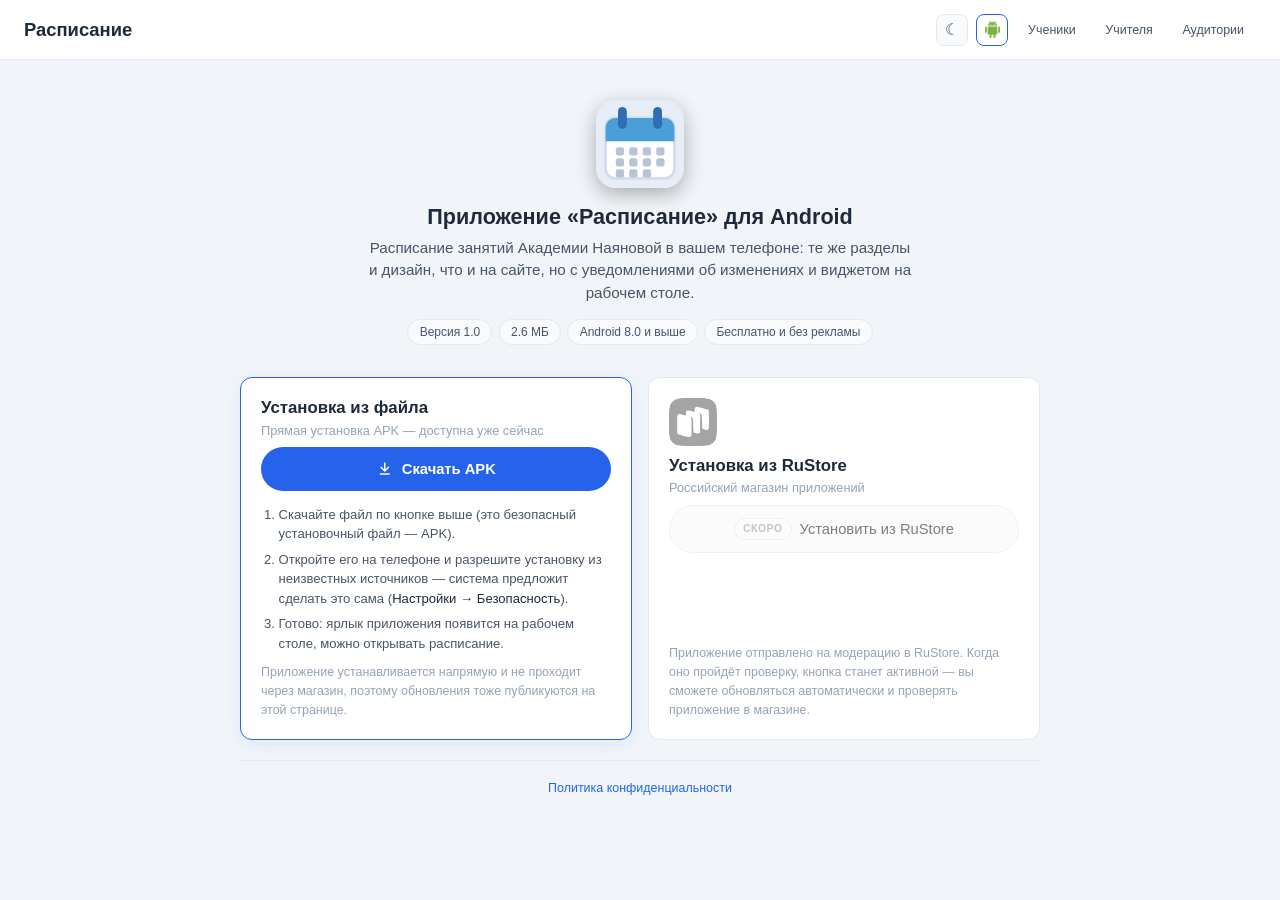
==== android.html @ e9f71448 "Add Android app landing page with APK download and RuStore placeholder" ====
<!DOCTYPE html>
<html lang="ru">
<head>
    <meta charset="UTF-8">
    <meta name="viewport" content="width=device-width, initial-scale=1.0">
    <title>Скачать приложение «Расписание» для Android</title>
    <link rel="icon" href="favicon.ico?v=2" type="image/x-icon">
    <link rel="icon" href="favicon.svg?v=2" type="image/svg+xml">
    <link rel="apple-touch-icon" href="apple-touch-icon.png?v=2">
    <link rel="stylesheet" href="style.css?v=23">
</head>
<body>
    <div class="header">
        <h1>Расписание</h1>
        <div class="header-right">
            <button class="theme-btn" id="themeToggle" aria-label="Сменить тему">
                <span class="icon-sun">&#9788;</span>
                <span class="icon-moon">&#9790;</span>
            </button>
            <a href="android.html" class="android-btn active" aria-label="Скачать приложение для Android" title="Скачать приложение для Android">
                <img src="android-icon.png" alt="" width="17" height="17">
            </a>
            <nav class="nav">
                <a href="index.html">Ученики</a>
                <a href="teachers.html">Учителя</a>
                <a href="free.html">Аудитории</a>
            </nav>
        </div>
    </div>

    <main class="app-page">
        <section class="app-hero">
            <img class="app-icon" src="favicon.svg" alt="Иконка приложения «Расписание»" width="96" height="96">
            <h2>Приложение «Расписание» для Android</h2>
            <p class="app-tagline">Расписание занятий Академии Наяновой в вашем телефоне: те же разделы и дизайн, что и на сайте, но с уведомлениями об изменениях и виджетом на рабочем столе.</p>
            <ul class="app-meta">
                <li>Версия 1.0</li>
                <li>2.6 МБ</li>
                <li>Android 8.0 и выше</li>
                <li>Бесплатно и без рекламы</li>
            </ul>
        </section>

        <section class="install-grid">
            <article class="install-card primary">
                <h3>Установка из файла</h3>
                <p class="card-note">Прямая установка APK — доступна уже сейчас</p>
                <a class="btn-download" href="downloads/schedule-1.0.apk" download="schedule-1.0.apk">
                    <svg viewBox="0 0 24 24" aria-hidden="true" fill="currentColor">
                        <path d="M11 4a1 1 0 1 1 2 0v8.6l3.3-3.3a1 1 0 1 1 1.4 1.4l-5 5a1 1 0 0 1-1.4 0l-5-5a1 1 0 1 1 1.4-1.4L11 12.6V4zM5 19a1 1 0 0 1 1-1h12a1 1 0 1 1 0 2H6a1 1 0 0 1-1-1z"/>
                    </svg>
                    Скачать APK
                </a>
                <ol class="install-steps">
                    <li>Скачайте файл по кнопке выше (это безопасный установочный файл — APK).</li>
                    <li>Откройте его на телефоне и разрешите установку из неизвестных источников — система предложит сделать это сама (<em>Настройки → Безопасность</em>).</li>
                    <li>Готово: ярлык приложения появится на рабочем столе, можно открывать расписание.</li>
                </ol>
                <p class="card-hint">Приложение устанавливается напрямую и не проходит через магазин, поэтому обновления тоже публикуются на этой странице.</p>
            </article>

            <article class="install-card disabled">
                <img class="store-logo" src="RuStore_logo.svg.png" alt="RuStore" width="48" height="48">
                <h3>Установка из RuStore</h3>
                <p class="card-note">Российский магазин приложений</p>
                <button class="btn-download btn-store" disabled>
                    <span class="soon-badge">Скоро</span>
                    Установить из RuStore
                </button>
                <p class="card-hint">Приложение отправлено на модерацию в RuStore. Когда оно пройдёт проверку, кнопка станет активной — вы сможете обновляться автоматически и проверять приложение в магазине.</p>
            </article>
        </section>

        <div class="page-footer"><a href="privacy.html">Политика конфиденциальности</a></div>
    </main>

    <script src="app.js?v=25"></script>
</body>
</html>
---- style.css ----
/* Mobile-first: расписание Академии Наяновой */

*,*::before,*::after{margin:0;padding:0;box-sizing:border-box}

:root{
  color-scheme:dark;
  --bg:#0c1222;
  --surface:#161f33;
  --surface2:#1c2640;
  --border:#253354;
  --text:#e2e8f0;
  --text2:#94a3b8;
  --text3:#64748b;
  --accent:#3b82f6;
  --accent2:#2563eb;
  --ok:#22c55e;
  --err:#ef4444;
  --radius:.75rem;
}

[data-theme="light"]{
  color-scheme:light;
  --bg:#f1f5f9;
  --surface:#ffffff;
  --surface2:#f8fafc;
  --border:#e2e8f0;
  --text:#1e293b;
  --text2:#475569;
  --text3:#94a3b8;
  --accent:#2563eb;
  --accent2:#1d4ed8;
  --ok:#16a34a;
  --err:#dc2626;
}

/* Светлая тема: подсветка текущего урока (в тёмной — зелёный на тёмном) */
[data-theme="light"] .schedule-table .row-now td{
  background:rgba(22,163,74,.1);
}
[data-theme="light"] .lesson-now{
  background:rgba(22,163,74,.12);
}

body{
  min-height:100dvh;
  font-family:-apple-system,BlinkMacSystemFont,'Segoe UI',Roboto,sans-serif;
  background:var(--bg);
  color:var(--text);
  -webkit-font-smoothing:antialiased;
}

/* ── Header ── */
.header{
  position:sticky;top:0;z-index:10;
  background:var(--surface);
  border-bottom:1px solid var(--border);
  padding:.75rem 1rem;
  display:flex;align-items:center;justify-content:space-between;
  gap:.5rem;
}
.header h1{font-size:1rem;font-weight:700;white-space:nowrap}

.header-right{display:flex;align-items:center;gap:.5rem}

.theme-btn{
  display:flex;align-items:center;justify-content:center;
  width:2rem;height:2rem;
  border:1px solid var(--border);border-radius:.5rem;
  background:var(--surface2);color:var(--text2);
  font-size:1rem;cursor:pointer;
  transition:all .15s;flex-shrink:0;
}
.theme-btn:hover{color:var(--text);border-color:var(--text3)}
.theme-btn .icon-sun,.theme-btn .icon-moon{display:none}
[data-theme="dark"] .theme-btn .icon-sun{display:inline}
[data-theme="light"] .theme-btn .icon-moon{display:inline}
html:not([data-theme]) .theme-btn .icon-sun{display:inline}

.nav{display:flex;gap:.35rem}
.nav a{
  padding:.35rem .75rem;border-radius:2rem;
  text-decoration:none;font-size:.78rem;font-weight:500;
  color:var(--text2);background:transparent;
  transition:all .15s;white-space:nowrap;
}
.nav a:hover{color:var(--text);background:var(--surface2)}
.nav a.active{color:#fff;background:var(--accent)}

/* ── Android-приложение: иконка в шапке ── */
.android-btn{
  display:flex;align-items:center;justify-content:center;
  width:2rem;height:2rem;
  border:1px solid var(--border);border-radius:.5rem;
  background:var(--surface2);color:var(--text2);
  cursor:pointer;text-decoration:none;
  transition:all .15s;flex-shrink:0;
}
.android-btn:hover{color:var(--text);border-color:var(--text3)}
.android-btn img{width:1.05rem;height:1.05rem;object-fit:contain;display:block}
.android-btn.active{border-color:var(--accent);background:var(--surface)}

/* ── Controls ── */
.controls{
  padding:.75rem 1rem;
  display:flex;flex-direction:column;gap:.65rem;
  background:var(--surface);
  border-bottom:1px solid var(--border);
}

.select-wrap{position:relative}
.select-wrap::after{
  content:'';position:absolute;right:.85rem;top:50%;
  transform:translateY(-50%);
  width:0;height:0;
  border-left:5px solid transparent;border-right:5px solid transparent;
  border-top:5px solid var(--text3);
  pointer-events:none;
}
.select-wrap select{
  width:100%;appearance:none;
  padding:.65rem 2.25rem .65rem .85rem;
  border:1px solid var(--border);border-radius:var(--radius);
  background:var(--bg);color:var(--text);
  font-size:.9rem;
}
.select-wrap select:focus{outline:none;border-color:var(--accent)}

/* Date/time inputs (страница «Аудитории») — стилистика как у select */
.input-wrap input{
  width:100%;appearance:none;
  padding:.65rem .85rem;
  border:1px solid var(--border);border-radius:var(--radius);
  background:var(--bg);color:var(--text);
  font-size:.9rem;font-family:inherit;
}
.input-wrap input:focus{outline:none;border-color:var(--accent)}

/* Week selector — dropdown (на телефоне — на всю ширину) */
.week-select-wrap select{
  width:100%;
}

/* Day tabs — horizontal scroll */
.day-tabs{
  display:flex;gap:.35rem;
  overflow-x:auto;
  -webkit-overflow-scrolling:touch;
  scrollbar-width:none;
  padding-bottom:.15rem;
}
.day-tabs::-webkit-scrollbar{display:none}

.day-tab{
  flex:0 0 auto;
  padding:.4rem .75rem;
  border:1px solid var(--border);border-radius:2rem;
  background:transparent;color:var(--text2);
  font-size:.78rem;font-weight:500;
  cursor:pointer;transition:all .15s;
  white-space:nowrap;
  min-height:34px;
}
.day-tab:hover{color:var(--text);border-color:var(--text3)}
.day-tab.active{color:#fff;background:var(--accent);border-color:var(--accent)}

/* ── Content ── */
.content{padding:1rem}

.empty-state{
  text-align:center;padding:2.5rem 1.5rem;
  color:var(--text3);font-size:.9rem;
}

/* ── Date header ── */
.date-header{
  font-size:.85rem;font-weight:600;
  color:var(--text2);margin-bottom:.65rem;
}

/* ── Table: hidden by default ── */
.schedule-table{display:none}

/* ── Lesson cards (mobile) ── */
.lessons{display:flex;flex-direction:column;gap:.5rem}

.lesson{
  background:var(--surface);
  border:1px solid var(--border);
  border-radius:var(--radius);
  padding:.7rem .85rem;
  display:grid;
  grid-template-columns:auto 1fr auto auto;
  grid-template-rows:auto auto;
  gap:0 .65rem;
  align-items:start;
  transition:border-color .2s,box-shadow .2s;
}

.lesson-now{
  border-color:var(--ok);
  box-shadow:0 0 0 1px var(--ok),0 2px 12px rgba(34,197,94,.15);
}
.lesson-now .lesson-num{
  background:var(--ok);border-color:var(--ok);color:#fff;
}

.break-now{
  text-align:center;
  font-size:.75rem;font-weight:600;
  color:var(--ok);
  padding:.2rem 0;
  opacity:.8;
}

.day-done{
  text-align:center;
  font-size:.78rem;font-weight:600;
  color:var(--text3);
  padding:.5rem 0;
  opacity:.7;
}

/* ── История изменений ── */
.history-btn{
  margin:0 auto 1rem;
  display:block;
  cursor:pointer;
}
.history-version{
  margin-bottom:1rem;
  padding:.75rem 1rem;
  border-radius:var(--radius);
  background:var(--surface);
  border:1px solid var(--border);
}
.history-head{
  font-weight:600;
  margin-bottom:.5rem;
}
.history-row{
  font-size:.85rem;
  padding:.2rem 0;
  color:var(--text2);
}

/* Таблица изменений */
.history-scroll{overflow-x:auto}
.history-table{
  width:100%;
  border-collapse:collapse;
  font-size:.8rem;
  border:1px solid var(--border);
  background:var(--surface);
}
.history-table th{
  padding:.5rem .6rem;text-align:left;
  font-size:.68rem;font-weight:600;
  color:var(--text3);text-transform:uppercase;letter-spacing:.04em;
  border-bottom:1px solid var(--border);
  white-space:nowrap;
}
.history-table td{
  padding:.45rem .6rem;
  border-bottom:1px solid var(--border);
  color:var(--text2);
}
.history-table tr:last-child td{border-bottom:none}
.history-table .ht-time{white-space:nowrap}
.history-table .ht-change{text-align:center;min-width:3.4rem}
.history-table .ht-room{white-space:nowrap}
.history-table .ht-first{color:var(--text);font-weight:500}
.ht-when{
  display:block;
  margin-top:.15rem;
  color:var(--text3);
  font-size:.68rem;
  white-space:nowrap;
}
.ch-add{color:var(--ok);font-weight:700;font-size:1rem}
.ch-del{color:var(--err);font-weight:700;font-size:1rem}
.ch-room{color:var(--accent);font-weight:700;font-size:1rem}


.lesson-num{
  grid-row:1/3;
  display:flex;align-items:center;justify-content:center;
  width:2rem;height:2rem;
  border-radius:.5rem;
  background:var(--bg);border:1px solid var(--border);
  font-size:.75rem;font-weight:700;color:var(--text3);
  align-self:center;
}

.lesson-subject{
  font-size:.9rem;font-weight:600;
  line-height:1.3;
  grid-column:2;
}
.lesson-subject .group{
  font-weight:400;font-size:.78rem;
  color:var(--accent);
}

.lesson-meta{
  grid-column:2;
  display:flex;flex-wrap:wrap;gap:.35rem .75rem;
  font-size:.78rem;color:var(--text2);
  margin-top:.15rem;
}

.lesson-room{
  grid-column:3;grid-row:1/3;
  align-self:center;
  display:flex;align-items:center;justify-content:center;
  min-width:2.6rem;min-height:2.6rem;
  max-width:7rem;
  padding:.25rem .5rem;
  border-radius:.5rem;
  background:rgba(59,130,246,.1);
  border:1px solid rgba(59,130,246,.25);
  font-size:.9rem;font-weight:700;
  line-height:1.15;
  color:var(--accent);
  white-space:normal;
  overflow-wrap:anywhere;
  text-align:center;
}
.lesson-room.room-long{
  font-size:.72rem;font-weight:600;
}

.lesson-time{
  grid-column:4;grid-row:1/3;
  align-self:center;
  font-size:.75rem;font-weight:500;
  color:var(--text3);
  white-space:nowrap;
  text-align:right;
}

/* ── Desktop: wider cards ── */
@media(min-width:640px){
  .header{padding:.85rem 1.5rem}
  .header h1{font-size:1.15rem}
  .controls{padding:.85rem 1.5rem;flex-direction:row;align-items:center;gap:1rem}
  .select-wrap{min-width:200px;flex:0 0 auto}
  .time-select-wrap{min-width:8.5rem}
  .input-wrap{min-width:9.5rem;flex:0 0 auto}
  .week-select-wrap select{width:auto;min-width:11rem}
  .content{padding:1rem 1.5rem}

  .lesson{
    grid-template-columns:2.5rem 1fr auto auto;
    padding:.75rem 1rem;
  }
  .lesson-num{width:2.25rem;height:2.25rem;font-size:.8rem}
  .lesson-subject{font-size:.95rem}
  .lesson-room{min-width:3rem;min-height:3rem;max-width:8rem;font-size:1rem}
  .lesson-room.room-long{font-size:.8rem}
}

/* ── Desktop: table layout ── */
@media(min-width:900px){
  .lessons{display:none}

  .schedule-table{
    display:table;
    width:100%;border-collapse:collapse;
    background:var(--surface);
    border-radius:var(--radius);
    overflow:hidden;
    box-shadow:0 2px 12px rgba(0,0,0,.15);
  }
  .schedule-table th{
    padding:.65rem 1rem;text-align:left;
    font-size:.7rem;font-weight:600;
    color:var(--text3);text-transform:uppercase;letter-spacing:.04em;
    background:var(--surface);border-bottom:1px solid var(--border);
  }
  .schedule-table td{
    padding:.6rem 1rem;font-size:.85rem;
    border-bottom:1px solid var(--border);
    background:var(--surface);
  }
  .schedule-table tr:last-child td{border-bottom:none}
  .schedule-table tr:hover td{background:var(--surface2)}

  .schedule-table .row-now td{
    background:rgba(34,197,94,.08);
    border-left:3px solid var(--ok);
  }
  .schedule-table .row-break td{
    background:transparent;border:none;padding:0;
  }
  .schedule-table .row-done td{
    background:transparent;border:none;padding:0;
  }

  .schedule-table .col-num{color:var(--text3);width:40px;text-align:center}
  .schedule-table .col-time{color:var(--text2);white-space:nowrap;width:110px}
  .schedule-table .col-subject{font-weight:500}
  .schedule-table .col-extra{color:var(--text2)}
  .schedule-table .col-room{color:var(--text3);width:80px}
  .schedule-table .group{color:var(--accent);font-size:.78rem}
}

/* ── Свободные аудитории: сетка плиток ── */
.free-summary{
  font-size:.85rem;
  color:var(--text2);
  margin-bottom:.65rem;
}
.free-summary b{color:var(--ok)}

.free-grid{
  display:grid;
  grid-template-columns:repeat(auto-fill,minmax(5.5rem,1fr));
  gap:.5rem;
}

.room-tile{
  display:flex;align-items:center;justify-content:center;
  min-height:3.4rem;
  padding:.4rem .3rem;
  border-radius:.6rem;
  border:1px solid var(--border);
  background:var(--surface);
  font-size:.85rem;font-weight:600;
  line-height:1.15;text-align:center;
  overflow-wrap:anywhere;
  cursor:default;
}
.room-tile.room-long{font-size:.7rem;font-weight:500}

.room-free{
  color:var(--ok);
  border-color:rgba(34,197,94,.45);
  background:rgba(34,197,94,.08);
}
.room-busy{
  color:var(--text3);
  background:var(--surface2);
  opacity:.85;
  flex-direction:column;
  justify-content:center;
  gap:.15rem;
  cursor:pointer;
}
.room-busy:hover{border-color:var(--accent)}
.room-tile[data-idx]{cursor:pointer}

.rt-name{
  font-weight:700;
  font-size:.85rem;
  color:var(--text2);
}
.rt-subject{
  font-size:.66rem;font-weight:500;
  color:var(--text2);
  line-height:1.2;
}
.rt-teacher{
  font-size:.66rem;
  color:var(--text3);
}
.rt-class{
  font-size:.66rem;font-weight:600;
  color:var(--accent);
}

/* ── Модальное окно с деталями урока ── */
.modal-overlay{
  position:fixed;inset:0;z-index:20;
  background:rgba(4,8,18,.55);
  display:flex;align-items:center;justify-content:center;
  padding:1rem;
}
.modal-overlay[hidden]{display:none}

.modal{
  position:relative;
  width:100%;max-width:20rem;
  background:var(--surface);
  border:1px solid var(--border);
  border-radius:var(--radius);
  padding:1rem 1.1rem;
  box-shadow:0 8px 30px rgba(0,0,0,.35);
}
.modal-close{
  position:absolute;top:.4rem;right:.4rem;
  width:1.8rem;height:1.8rem;
  border:1px solid var(--border);border-radius:.5rem;
  background:var(--surface2);color:var(--text2);
  font-size:1rem;line-height:1;
  cursor:pointer;transition:all .15s;
}
.modal-close:hover{color:var(--text);border-color:var(--text3)}

.modal-title{
  font-weight:700;font-size:1rem;
  margin-bottom:.15rem;
}
.modal-sub{
  font-size:.75rem;color:var(--text2);
  margin-bottom:.6rem;
}
.modal-list{display:grid}
.m-row{
  display:flex;justify-content:space-between;gap:.6rem;
  padding:.3rem 0;
  border-bottom:1px dashed var(--border);
  font-size:.85rem;
}
.m-row:last-child{border-bottom:none}
.m-k{color:var(--text3);white-space:nowrap}
.m-v{
  color:var(--text);font-weight:500;
  text-align:right;overflow-wrap:anywhere;
}

/* ── Last import indicator ── */
.last-import{
  text-align:center;
  padding:.5rem 1rem;
  color:var(--text3);
  font-size:.8rem;
}

/* -- Footer -- */
.page-footer{padding:1.25rem 1rem;text-align:center;font-size:.78rem;color:var(--text3);border-top:1px solid var(--border)}
.page-footer a{
  color:var(--accent);
  text-decoration:none;
  border-bottom:1px solid transparent;
  transition:color .15s,border-color .15s;
}
.page-footer a:hover{color:var(--accent2);border-bottom-color:var(--accent2)}
.page-footer a:focus-visible{outline:2px solid var(--accent);outline-offset:2px;border-radius:2px}

/* ── Лендинг Android-приложения (android.html) ── */
.app-page{max-width:52rem;margin:0 auto;padding:1rem 1rem 0}

.app-hero{text-align:center;padding:1.5rem .5rem .25rem}
.app-icon{
  width:5.5rem;height:5.5rem;
  border-radius:1.25rem;
  box-shadow:0 6px 20px rgba(0,0,0,.3);
}
.app-hero h2{font-size:1.35rem;font-weight:700;margin:.75rem 0 .4rem}
.app-tagline{color:var(--text2);font-size:.95rem;line-height:1.5;max-width:34rem;margin:0 auto .9rem}
.app-meta{display:flex;flex-wrap:wrap;justify-content:center;gap:.4rem;list-style:none;padding:0}
.app-meta li{
  background:var(--surface2);border:1px solid var(--border);border-radius:2rem;
  padding:.3rem .7rem;font-size:.75rem;color:var(--text2);white-space:nowrap;
}

.install-grid{display:grid;gap:1rem;padding:1.25rem 0;margin-top:.5rem}
@media(min-width:860px){
  .install-grid{grid-template-columns:1fr 1fr;align-items:stretch}
}
.install-card{
  background:var(--surface);border:1px solid var(--border);border-radius:var(--radius);
  padding:1.25rem;display:flex;flex-direction:column;gap:.6rem;
}
.install-card h3{font-size:1.05rem;font-weight:700}
.install-card .card-note{color:var(--text3);font-size:.8rem;margin-top:-.3rem}
.install-card .card-hint{color:var(--text3);font-size:.78rem;line-height:1.5;margin-top:auto}
.install-card.primary{border-color:var(--accent);box-shadow:0 4px 18px rgba(59,130,246,.12)}

.btn-download{
  display:inline-flex;align-items:center;justify-content:center;gap:.5rem;
  text-decoration:none;cursor:pointer;
  padding:.75rem 1.1rem;border-radius:2rem;border:1px solid transparent;
  font-size:.92rem;font-weight:600;font-family:inherit;
  transition:all .15s;white-space:nowrap;
}
.btn-download svg{width:1.1rem;height:1.1rem;flex-shrink:0}
.install-card.primary .btn-download{background:var(--accent);color:#fff}
.install-card.primary .btn-download:hover{background:var(--accent2)}

.btn-store{
  background:var(--surface2);color:var(--text);border-color:var(--border);
  font-weight:500;
}
.btn-store[disabled]{
  opacity:.6;cursor:not-allowed;filter:grayscale(1);
}
.store-logo{width:3rem;height:3rem;border-radius:.75rem;object-fit:cover}
.install-card.disabled .store-logo{filter:grayscale(1);opacity:.6}
.soon-badge{
  display:inline-block;background:var(--surface2);color:var(--text3);
  border:1px solid var(--border);border-radius:2rem;
  font-size:.66rem;font-weight:600;padding:.15rem .5rem;
  text-transform:uppercase;letter-spacing:.04em;line-height:1.4;
}

.install-steps{margin:.25rem 0 0 1.1rem;display:flex;flex-direction:column;gap:.35rem;font-size:.82rem;line-height:1.5;color:var(--text2)}
.install-steps em{font-style:normal;color:var(--text)}

/* ── Узкие экраны: шапка с Android-иконкой ── */
@media(max-width:380px){
  .header{padding:.6rem .6rem;gap:.35rem}
  .header h1{font-size:.92rem}
  .nav{gap:.2rem}
  .nav a{padding:.35rem .5rem;font-size:.72rem}
  .theme-btn,.android-btn{width:1.85rem;height:1.85rem}
}
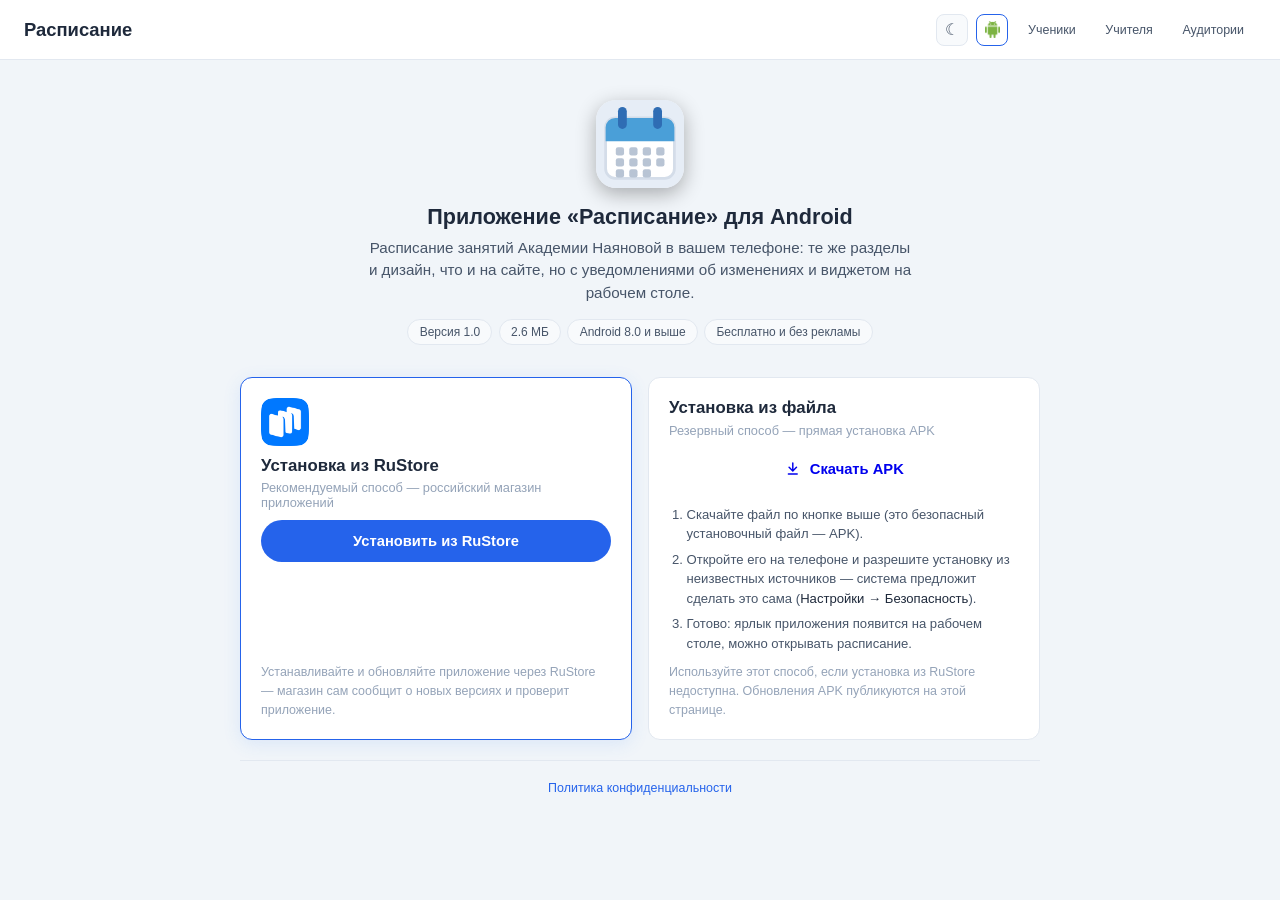
==== commit a3993e99: "Android page: RuStore install as primary, APK as backup" ====
--- a/android.html
+++ b/android.html
@@ -43,8 +43,18 @@
 
         <section class="install-grid">
             <article class="install-card primary">
+                <img class="store-logo" src="RuStore_logo.svg.png" alt="RuStore" width="48" height="48">
+                <h3>Установка из RuStore</h3>
+                <p class="card-note">Рекомендуемый способ — российский магазин приложений</p>
+                <a class="btn-download" href="https://www.rustore.ru/catalog/app/ru.nayanovaacademy.schedule" target="_blank" rel="noopener">
+                    Установить из RuStore
+                </a>
+                <p class="card-hint">Устанавливайте и обновляйте приложение через RuStore — магазин сам сообщит о новых версиях и проверит приложение.</p>
+            </article>
+
+            <article class="install-card">
                 <h3>Установка из файла</h3>
-                <p class="card-note">Прямая установка APK — доступна уже сейчас</p>
+                <p class="card-note">Резервный способ — прямая установка APK</p>
                 <a class="btn-download" href="downloads/schedule-1.0.apk" download="schedule-1.0.apk">
                     <svg viewBox="0 0 24 24" aria-hidden="true" fill="currentColor">
                         <path d="M11 4a1 1 0 1 1 2 0v8.6l3.3-3.3a1 1 0 1 1 1.4 1.4l-5 5a1 1 0 0 1-1.4 0l-5-5a1 1 0 1 1 1.4-1.4L11 12.6V4zM5 19a1 1 0 0 1 1-1h12a1 1 0 1 1 0 2H6a1 1 0 0 1-1-1z"/>
@@ -56,18 +66,7 @@
                     <li>Откройте его на телефоне и разрешите установку из неизвестных источников — система предложит сделать это сама (<em>Настройки → Безопасность</em>).</li>
                     <li>Готово: ярлык приложения появится на рабочем столе, можно открывать расписание.</li>
                 </ol>
-                <p class="card-hint">Приложение устанавливается напрямую и не проходит через магазин, поэтому обновления тоже публикуются на этой странице.</p>
-            </article>
-
-            <article class="install-card disabled">
-                <img class="store-logo" src="RuStore_logo.svg.png" alt="RuStore" width="48" height="48">
-                <h3>Установка из RuStore</h3>
-                <p class="card-note">Российский магазин приложений</p>
-                <button class="btn-download btn-store" disabled>
-                    <span class="soon-badge">Скоро</span>
-                    Установить из RuStore
-                </button>
-                <p class="card-hint">Приложение отправлено на модерацию в RuStore. Когда оно пройдёт проверку, кнопка станет активной — вы сможете обновляться автоматически и проверять приложение в магазине.</p>
+                <p class="card-hint">Используйте этот способ, если установка из RuStore недоступна. Обновления APK публикуются на этой странице.</p>
             </article>
         </section>
 
--- a/style.css
+++ b/style.css
@@ -327,6 +327,12 @@
 }
 .lesson-room.room-long{
   font-size:.72rem;font-weight:600;
+}
+/* Аудитория изменена администратором (корректировка поверх импорта) */
+.lesson-room.room-corrected{
+  background:rgba(245,158,11,.12);
+  border-color:rgba(245,158,11,.35);
+  color:var(--warn,#f59e0b);
 }
 
 .lesson-time{
@@ -401,6 +407,7 @@
   .schedule-table .col-subject{font-weight:500}
   .schedule-table .col-extra{color:var(--text2)}
   .schedule-table .col-room{color:var(--text3);width:80px}
+  .col-room.room-corrected{color:var(--warn,#f59e0b);font-weight:700}
   .schedule-table .group{color:var(--accent);font-size:.78rem}
 }
 
@@ -578,21 +585,7 @@
 .install-card.primary .btn-download{background:var(--accent);color:#fff}
 .install-card.primary .btn-download:hover{background:var(--accent2)}
 
-.btn-store{
-  background:var(--surface2);color:var(--text);border-color:var(--border);
-  font-weight:500;
-}
-.btn-store[disabled]{
-  opacity:.6;cursor:not-allowed;filter:grayscale(1);
-}
 .store-logo{width:3rem;height:3rem;border-radius:.75rem;object-fit:cover}
-.install-card.disabled .store-logo{filter:grayscale(1);opacity:.6}
-.soon-badge{
-  display:inline-block;background:var(--surface2);color:var(--text3);
-  border:1px solid var(--border);border-radius:2rem;
-  font-size:.66rem;font-weight:600;padding:.15rem .5rem;
-  text-transform:uppercase;letter-spacing:.04em;line-height:1.4;
-}
 
 .install-steps{margin:.25rem 0 0 1.1rem;display:flex;flex-direction:column;gap:.35rem;font-size:.82rem;line-height:1.5;color:var(--text2)}
 .install-steps em{font-style:normal;color:var(--text)}
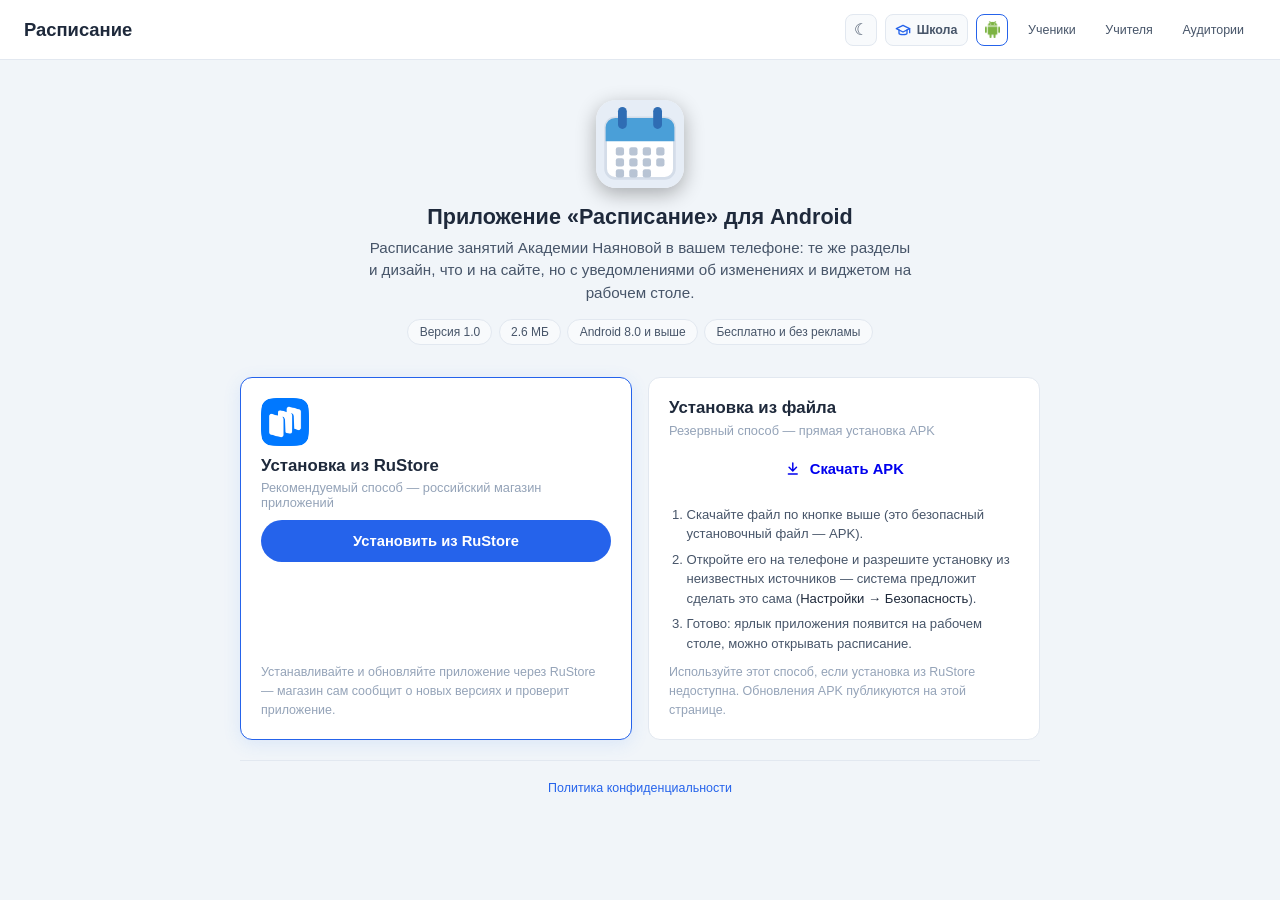
==== commit 7148d786: "Добавить расписание научной школы и ссылки на онлайн-занятия" ====
--- a/android.html
+++ b/android.html
@@ -7,7 +7,7 @@
     <link rel="icon" href="favicon.ico?v=2" type="image/x-icon">
     <link rel="icon" href="favicon.svg?v=2" type="image/svg+xml">
     <link rel="apple-touch-icon" href="apple-touch-icon.png?v=2">
-    <link rel="stylesheet" href="style.css?v=23">
+    <link rel="stylesheet" href="style.css?v=24">
 </head>
 <body>
     <div class="header">
@@ -17,6 +17,14 @@
                 <span class="icon-sun">&#9788;</span>
                 <span class="icon-moon">&#9790;</span>
             </button>
+            <a href="school.html" class="school-btn" aria-label="Расписание научной школы" title="Расписание научно-творческой школы">
+                <svg viewBox="0 0 24 24" fill="none" stroke="currentColor" stroke-width="2" stroke-linecap="round" stroke-linejoin="round" aria-hidden="true">
+                    <path d="M22 10 12 5 2 10l10 5 10-5Z"/>
+                    <path d="M6 12v5c0 1.1 2.7 2 6 2s6-.9 6-2v-5"/>
+                    <path d="M22 10v6"/>
+                </svg>
+                <span class="school-btn-text">Школа</span>
+            </a>
             <a href="android.html" class="android-btn active" aria-label="Скачать приложение для Android" title="Скачать приложение для Android">
                 <img src="android-icon.png" alt="" width="17" height="17">
             </a>
--- a/style.css
+++ b/style.css
@@ -98,6 +98,19 @@
 .android-btn:hover{color:var(--text);border-color:var(--text3)}
 .android-btn img{width:1.05rem;height:1.05rem;object-fit:contain;display:block}
 .android-btn.active{border-color:var(--accent);background:var(--surface)}
+
+/* ── Научная школа: ссылка в шапке ── */
+.school-btn{
+  display:inline-flex;align-items:center;justify-content:center;gap:.35rem;
+  height:2rem;padding:0 .6rem;
+  border:1px solid var(--border);border-radius:.5rem;
+  background:var(--surface2);color:var(--text2);
+  text-decoration:none;font-size:.78rem;font-weight:600;
+  transition:all .15s;flex-shrink:0;white-space:nowrap;
+}
+.school-btn:hover{color:var(--text);border-color:var(--text3)}
+.school-btn svg{width:1rem;height:1rem;flex-shrink:0;color:var(--accent)}
+.school-btn.active{border-color:var(--accent);background:var(--surface);color:var(--text)}
 
 /* ── Controls ── */
 .controls{
@@ -590,11 +603,99 @@
 .install-steps{margin:.25rem 0 0 1.1rem;display:flex;flex-direction:column;gap:.35rem;font-size:.82rem;line-height:1.5;color:var(--text2)}
 .install-steps em{font-style:normal;color:var(--text)}
 
-/* ── Узкие экраны: шапка с Android-иконкой ── */
+/* ── Научная школа (school.html) ── */
+.school-page{max-width:52rem;margin:0 auto;padding:1rem 1rem 0}
+
+.school-hero{padding:1.25rem 0 1rem;border-bottom:1px solid var(--border)}
+.school-kicker{
+  font-size:.72rem;text-transform:uppercase;letter-spacing:.12em;
+  color:var(--text3);margin-bottom:.4rem;
+}
+.school-hero h2{font-size:1.5rem;font-weight:700;line-height:1.2;overflow-wrap:anywhere}
+.school-dates{color:var(--accent);font-weight:600;font-size:.95rem;margin-top:.5rem}
+.school-lead{color:var(--text2);font-size:.82rem;margin-top:.2rem}
+
+.school-day{
+  margin-top:1rem;
+  background:var(--surface);border:1px solid var(--border);border-radius:var(--radius);
+  overflow:hidden;
+}
+.school-day-head{
+  display:flex;align-items:baseline;gap:.5rem;flex-wrap:wrap;
+  padding:.7rem 1rem;
+  background:var(--surface2);border-bottom:1px solid var(--border);
+  font-size:.95rem;font-weight:700;
+}
+.school-day-date{color:var(--text)}
+.school-day-weekday{font-size:.78rem;font-weight:500;color:var(--text3)}
+
+.school-events{list-style:none;margin:0;padding:0}
+.school-event{
+  display:grid;grid-template-columns:3.1rem minmax(0,1fr);
+  gap:.15rem .7rem;
+  padding:.8rem 1rem;
+  border-bottom:1px solid var(--border);
+}
+.school-event:last-child{border-bottom:none}
+.school-time{
+  font-size:.88rem;font-weight:700;color:var(--accent);
+  font-variant-numeric:tabular-nums;line-height:1.35;
+}
+.school-event-body{min-width:0}
+.school-title{font-size:.92rem;font-weight:600;line-height:1.35;overflow-wrap:anywhere}
+.school-lecturer{font-size:.78rem;color:var(--text2);line-height:1.4;margin-top:.15rem}
+
+.school-place{
+  grid-column:2;justify-self:start;margin-top:.4rem;
+  padding:.2rem .5rem;border:1px solid var(--border);border-radius:.5rem;
+  background:var(--surface2);color:var(--text2);
+  font-size:.75rem;font-weight:600;line-height:1.4;white-space:nowrap;
+}
+.school-place-online{
+  display:inline-flex;align-items:center;gap:.45rem;flex-wrap:wrap;
+  background:rgba(59,130,246,.08);border-color:rgba(59,130,246,.3);
+}
+.school-online-badge{color:var(--accent);font-weight:700}
+.school-join{
+  display:inline-flex;align-items:center;justify-content:center;
+  padding:.28rem .55rem;border-radius:.4rem;
+  background:var(--accent);color:#fff;
+  font-size:.72rem;font-weight:600;text-decoration:none;
+  transition:background .15s;
+}
+.school-join:hover{background:var(--accent2)}
+
+.school-shifts{margin:1.5rem 0 .5rem}
+.school-shifts-title{font-size:1rem;font-weight:700;margin-bottom:.6rem}
+.school-shift-grid{display:grid;gap:.6rem}
+.school-shift{
+  background:var(--surface);border:1px solid var(--border);border-radius:var(--radius);
+  padding:.8rem 1rem;
+}
+.school-shift h3{font-size:.88rem;font-weight:600;line-height:1.35}
+.school-shift p{font-size:.78rem;color:var(--text2);line-height:1.4;margin-top:.15rem}
+
+@media(min-width:640px){
+  .school-page{padding:1.25rem 1.5rem 0}
+  .school-hero h2{font-size:1.8rem}
+  .school-event{grid-template-columns:3.4rem minmax(0,1fr) auto;gap:.2rem 1rem}
+  .school-place{grid-column:3;grid-row:1;margin-top:0;justify-self:end}
+  .school-shift-grid{grid-template-columns:1fr 1fr}
+}
+
+/* ── Узкие экраны: шапка в два ряда ── */
+@media(max-width:560px){
+  .header{flex-wrap:wrap;padding-bottom:.5rem}
+  .header-right{display:contents}
+  .header h1{margin-right:auto}
+  .nav{flex:1 0 100%;justify-content:center;padding-top:.1rem}
+}
+
 @media(max-width:380px){
   .header{padding:.6rem .6rem;gap:.35rem}
   .header h1{font-size:.92rem}
   .nav{gap:.2rem}
   .nav a{padding:.35rem .5rem;font-size:.72rem}
   .theme-btn,.android-btn{width:1.85rem;height:1.85rem}
-}
+  .school-btn{height:1.85rem;padding:0 .45rem;font-size:.72rem}
+}
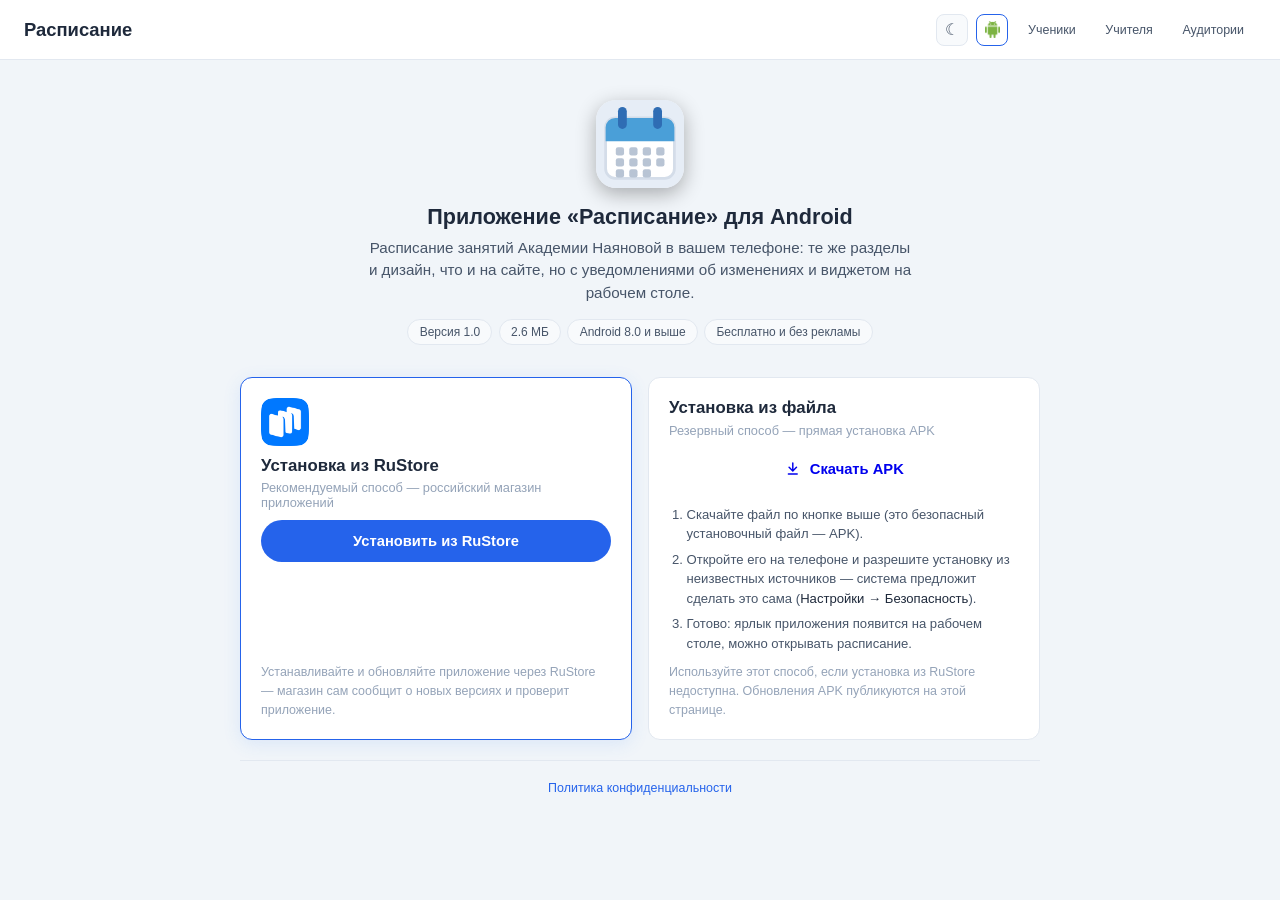
==== commit d462c52e: "Убрать страницу научной школы и ссылку на неё из шапки Школа прошла: удалён school.html, кнопка «Шко" ====
--- a/android.html
+++ b/android.html
@@ -7,7 +7,7 @@
     <link rel="icon" href="favicon.ico?v=2" type="image/x-icon">
     <link rel="icon" href="favicon.svg?v=2" type="image/svg+xml">
     <link rel="apple-touch-icon" href="apple-touch-icon.png?v=2">
-    <link rel="stylesheet" href="style.css?v=24">
+    <link rel="stylesheet" href="style.css?v=23">
 </head>
 <body>
     <div class="header">
@@ -17,14 +17,6 @@
                 <span class="icon-sun">&#9788;</span>
                 <span class="icon-moon">&#9790;</span>
             </button>
-            <a href="school.html" class="school-btn" aria-label="Расписание научной школы" title="Расписание научно-творческой школы">
-                <svg viewBox="0 0 24 24" fill="none" stroke="currentColor" stroke-width="2" stroke-linecap="round" stroke-linejoin="round" aria-hidden="true">
-                    <path d="M22 10 12 5 2 10l10 5 10-5Z"/>
-                    <path d="M6 12v5c0 1.1 2.7 2 6 2s6-.9 6-2v-5"/>
-                    <path d="M22 10v6"/>
-                </svg>
-                <span class="school-btn-text">Школа</span>
-            </a>
             <a href="android.html" class="android-btn active" aria-label="Скачать приложение для Android" title="Скачать приложение для Android">
                 <img src="android-icon.png" alt="" width="17" height="17">
             </a>
--- a/style.css
+++ b/style.css
@@ -98,19 +98,6 @@
 .android-btn:hover{color:var(--text);border-color:var(--text3)}
 .android-btn img{width:1.05rem;height:1.05rem;object-fit:contain;display:block}
 .android-btn.active{border-color:var(--accent);background:var(--surface)}
-
-/* ── Научная школа: ссылка в шапке ── */
-.school-btn{
-  display:inline-flex;align-items:center;justify-content:center;gap:.35rem;
-  height:2rem;padding:0 .6rem;
-  border:1px solid var(--border);border-radius:.5rem;
-  background:var(--surface2);color:var(--text2);
-  text-decoration:none;font-size:.78rem;font-weight:600;
-  transition:all .15s;flex-shrink:0;white-space:nowrap;
-}
-.school-btn:hover{color:var(--text);border-color:var(--text3)}
-.school-btn svg{width:1rem;height:1rem;flex-shrink:0;color:var(--accent)}
-.school-btn.active{border-color:var(--accent);background:var(--surface);color:var(--text)}
 
 /* ── Controls ── */
 .controls{
@@ -603,99 +590,11 @@
 .install-steps{margin:.25rem 0 0 1.1rem;display:flex;flex-direction:column;gap:.35rem;font-size:.82rem;line-height:1.5;color:var(--text2)}
 .install-steps em{font-style:normal;color:var(--text)}
 
-/* ── Научная школа (school.html) ── */
-.school-page{max-width:52rem;margin:0 auto;padding:1rem 1rem 0}
-
-.school-hero{padding:1.25rem 0 1rem;border-bottom:1px solid var(--border)}
-.school-kicker{
-  font-size:.72rem;text-transform:uppercase;letter-spacing:.12em;
-  color:var(--text3);margin-bottom:.4rem;
-}
-.school-hero h2{font-size:1.5rem;font-weight:700;line-height:1.2;overflow-wrap:anywhere}
-.school-dates{color:var(--accent);font-weight:600;font-size:.95rem;margin-top:.5rem}
-.school-lead{color:var(--text2);font-size:.82rem;margin-top:.2rem}
-
-.school-day{
-  margin-top:1rem;
-  background:var(--surface);border:1px solid var(--border);border-radius:var(--radius);
-  overflow:hidden;
-}
-.school-day-head{
-  display:flex;align-items:baseline;gap:.5rem;flex-wrap:wrap;
-  padding:.7rem 1rem;
-  background:var(--surface2);border-bottom:1px solid var(--border);
-  font-size:.95rem;font-weight:700;
-}
-.school-day-date{color:var(--text)}
-.school-day-weekday{font-size:.78rem;font-weight:500;color:var(--text3)}
-
-.school-events{list-style:none;margin:0;padding:0}
-.school-event{
-  display:grid;grid-template-columns:3.1rem minmax(0,1fr);
-  gap:.15rem .7rem;
-  padding:.8rem 1rem;
-  border-bottom:1px solid var(--border);
-}
-.school-event:last-child{border-bottom:none}
-.school-time{
-  font-size:.88rem;font-weight:700;color:var(--accent);
-  font-variant-numeric:tabular-nums;line-height:1.35;
-}
-.school-event-body{min-width:0}
-.school-title{font-size:.92rem;font-weight:600;line-height:1.35;overflow-wrap:anywhere}
-.school-lecturer{font-size:.78rem;color:var(--text2);line-height:1.4;margin-top:.15rem}
-
-.school-place{
-  grid-column:2;justify-self:start;margin-top:.4rem;
-  padding:.2rem .5rem;border:1px solid var(--border);border-radius:.5rem;
-  background:var(--surface2);color:var(--text2);
-  font-size:.75rem;font-weight:600;line-height:1.4;white-space:nowrap;
-}
-.school-place-online{
-  display:inline-flex;align-items:center;gap:.45rem;flex-wrap:wrap;
-  background:rgba(59,130,246,.08);border-color:rgba(59,130,246,.3);
-}
-.school-online-badge{color:var(--accent);font-weight:700}
-.school-join{
-  display:inline-flex;align-items:center;justify-content:center;
-  padding:.28rem .55rem;border-radius:.4rem;
-  background:var(--accent);color:#fff;
-  font-size:.72rem;font-weight:600;text-decoration:none;
-  transition:background .15s;
-}
-.school-join:hover{background:var(--accent2)}
-
-.school-shifts{margin:1.5rem 0 .5rem}
-.school-shifts-title{font-size:1rem;font-weight:700;margin-bottom:.6rem}
-.school-shift-grid{display:grid;gap:.6rem}
-.school-shift{
-  background:var(--surface);border:1px solid var(--border);border-radius:var(--radius);
-  padding:.8rem 1rem;
-}
-.school-shift h3{font-size:.88rem;font-weight:600;line-height:1.35}
-.school-shift p{font-size:.78rem;color:var(--text2);line-height:1.4;margin-top:.15rem}
-
-@media(min-width:640px){
-  .school-page{padding:1.25rem 1.5rem 0}
-  .school-hero h2{font-size:1.8rem}
-  .school-event{grid-template-columns:3.4rem minmax(0,1fr) auto;gap:.2rem 1rem}
-  .school-place{grid-column:3;grid-row:1;margin-top:0;justify-self:end}
-  .school-shift-grid{grid-template-columns:1fr 1fr}
-}
-
-/* ── Узкие экраны: шапка в два ряда ── */
-@media(max-width:560px){
-  .header{flex-wrap:wrap;padding-bottom:.5rem}
-  .header-right{display:contents}
-  .header h1{margin-right:auto}
-  .nav{flex:1 0 100%;justify-content:center;padding-top:.1rem}
-}
-
+/* ── Узкие экраны: шапка с Android-иконкой ── */
 @media(max-width:380px){
   .header{padding:.6rem .6rem;gap:.35rem}
   .header h1{font-size:.92rem}
   .nav{gap:.2rem}
   .nav a{padding:.35rem .5rem;font-size:.72rem}
   .theme-btn,.android-btn{width:1.85rem;height:1.85rem}
-  .school-btn{height:1.85rem;padding:0 .45rem;font-size:.72rem}
-}
+}
